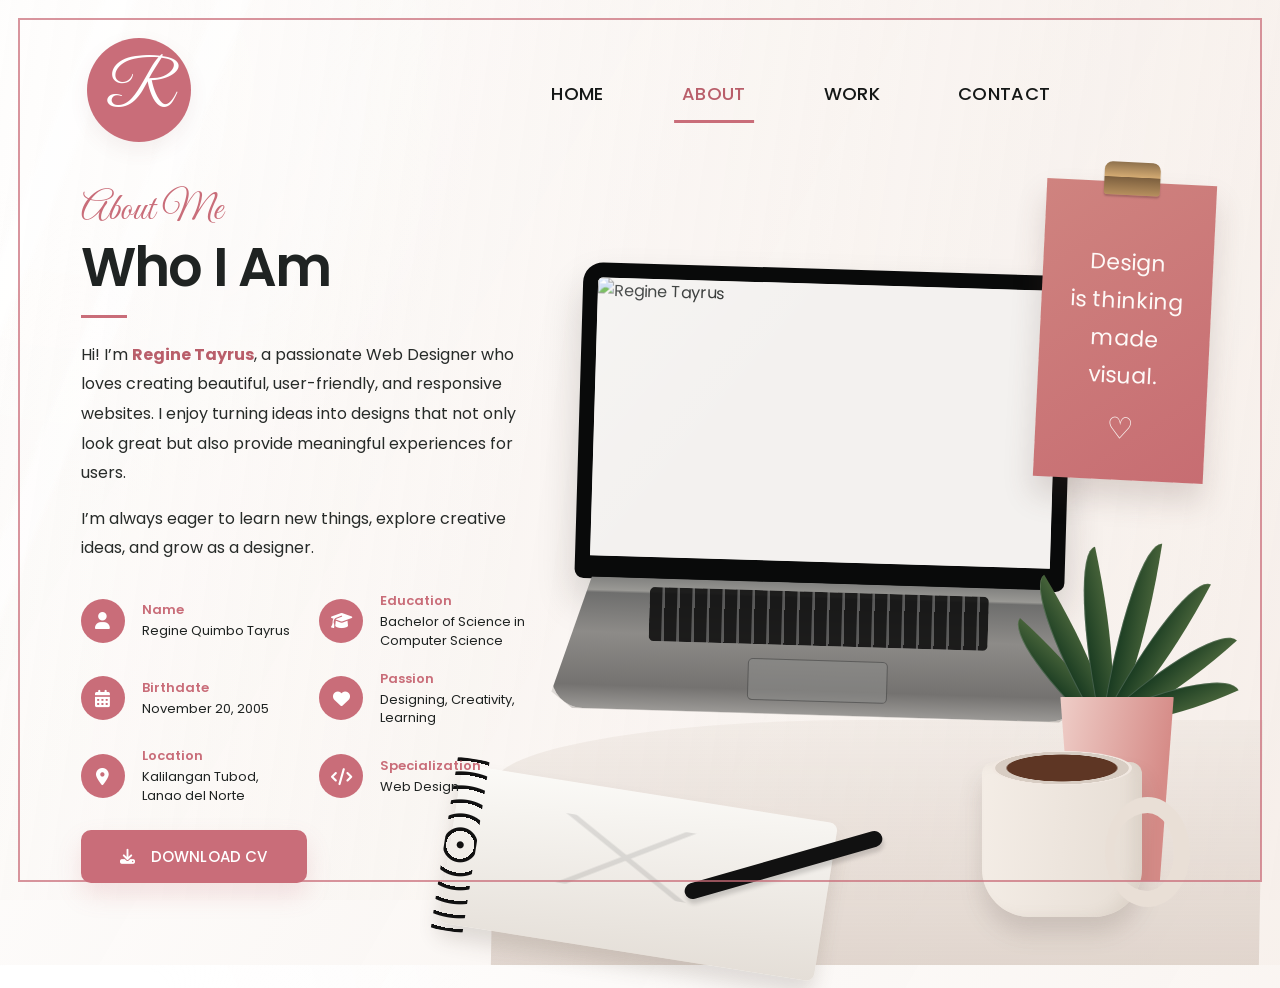
==== about.html @ b235884c "Initial portfolio" ====
<!DOCTYPE html>
<html lang="en">
<head>
  <meta charset="UTF-8">
  <meta name="viewport" content="width=device-width, initial-scale=1.0">
  <title>Regine Tayrus | About</title>
  <link rel="stylesheet" href="style.css">
  <link rel="stylesheet" href="https://cdnjs.cloudflare.com/ajax/libs/font-awesome/6.6.0/css/all.min.css">
</head>
<body class="about-page">
  <div class="page-border" aria-hidden="true"></div>

  <header class="site-header">
    <a class="brand" href="index.html" aria-label="Regine Tayrus home">R</a>
    <nav class="site-nav" aria-label="Main navigation">
      <ul>
        <li><a href="index.html">HOME</a></li>
        <li><a class="active" href="about.html">ABOUT</a></li>
        <li><a href="work.html">WORK</a></li>
        <li><a href="contact.html">CONTACT</a></li>
      </ul>
    </nav>
  </header>

  <main class="page-main">
    <section class="copy-panel">
      <span class="eyebrow">About Me</span>
      <h1 class="section-title">Who I Am</h1>
      <div class="accent-line"></div>

      <p class="body-copy">
        Hi! I’m <strong style="color:var(--rose-dark)">Regine Tayrus</strong>, a passionate Web Designer who loves creating beautiful, user-friendly, and responsive websites. I enjoy turning ideas into designs that not only look great but also provide meaningful experiences for users.
      </p>
      <p class="body-copy">
        I’m always eager to learn new things, explore creative ideas, and grow as a designer.
      </p>

      <div class="info-grid">
        <div class="info-item">
          <div class="info-icon"><i class="fa-solid fa-user"></i></div>
          <div><h4>Name</h4><p>Regine Quimbo Tayrus</p></div>
        </div>
        <div class="info-item">
          <div class="info-icon"><i class="fa-solid fa-graduation-cap"></i></div>
          <div><h4>Education</h4><p>Bachelor of Science in Computer Science</p></div>
        </div>
        <div class="info-item">
          <div class="info-icon"><i class="fa-solid fa-calendar-days"></i></div>
          <div><h4>Birthdate</h4><p>November 20, 2005</p></div>
        </div>
        <div class="info-item">
          <div class="info-icon"><i class="fa-solid fa-heart"></i></div>
          <div><h4>Passion</h4><p>Designing, Creativity, Learning</p></div>
        </div>
        <div class="info-item">
          <div class="info-icon"><i class="fa-solid fa-location-dot"></i></div>
          <div><h4>Location</h4><p>Kalilangan Tubod, Lanao del Norte</p></div>
        </div>
        <div class="info-item">
          <div class="info-icon"><i class="fa-solid fa-code"></i></div>
          <div><h4>Specialization</h4><p>Web Design</p></div>
        </div>
      </div>

      <a class="btn-primary" href="files/regine-tayrus-cv.pdf" download><i class="fa-solid fa-download"></i> DOWNLOAD CV</a>
    </section>

    <section class="scene" aria-label="Workspace illustration">
      <div class="desk-surface"></div>
      <div class="laptop">
        <div class="laptop-screen">
          <img src="c:\Users\ASUS\Pictures\picture\ia.jpg" alt="Regine Tayrus">
        </div>
        <div class="laptop-base"></div>
      </div>
      <div class="note-card">Design<br>is thinking<br>made<br>visual.</div>
      <div class="plant" aria-hidden="true">
        <span class="leaf l1"></span><span class="leaf l2"></span><span class="leaf l3"></span>
        <span class="leaf l4"></span><span class="leaf l5"></span><span class="leaf l6"></span><span class="leaf l7"></span>
        <div class="pot"></div>
      </div>
      <div class="cup" aria-hidden="true"></div>
      <div class="notebook" aria-hidden="true"></div>
      <div class="pen" aria-hidden="true"></div>
    </section>
  </main>
</body>
</html>
---- style.css ----
@import url('https://fonts.googleapis.com/css2?family=Great+Vibes&family=Poppins:wght@300;400;500;600;700&display=swap');

:root{
  --rose:#c96d79;
  --rose-dark:#b95e6a;
  --rose-soft:#d98b91;
  --cream:#f8f4f0;
  --paper:#fffdfb;
  --ink:#1f2322;
  --muted:#555a58;
  --line:rgba(201,109,121,.72);
  --shadow:0 20px 45px rgba(88,64,54,.15);
}

*{
  margin:0;
  padding:0;
  box-sizing:border-box;
}

html{scroll-behavior:smooth;}

body{
  min-height:100vh;
  color:var(--ink);
  background:
    radial-gradient(circle at 6% 10%, rgba(255,255,255,.95) 0 8%, transparent 27%),
    linear-gradient(120deg, rgba(255,255,255,.95), rgba(247,240,235,.92));
  font-family:'Poppins',sans-serif;
  overflow-x:hidden;
}

body::before{
  content:"";
  position:fixed;
  inset:0;
  pointer-events:none;
  z-index:-2;
  background:
    linear-gradient(112deg, transparent 0 6%, rgba(255,255,255,.68) 6.5% 8%, transparent 8.5% 13%, rgba(255,255,255,.5) 13.5% 15%, transparent 15.5% 24%),
    linear-gradient(98deg, rgba(252,249,246,.3), rgba(245,237,232,.54));
}

.page-border{
  position:fixed;
  inset:18px;
  border:2px solid var(--line);
  pointer-events:none;
  z-index:9999;
}

a{color:inherit;}

/* ---------------- HEADER ---------------- */
.site-header{
  width:100%;
  height:165px;
  padding:38px 6.8% 20px;
  display:flex;
  align-items:flex-start;
  justify-content:space-between;
  position:relative;
  z-index:30;
}

.brand{
  width:104px;
  height:104px;
  border-radius:50%;
  display:grid;
  place-items:center;
  background:var(--rose);
  color:#fff;
  font-family:'Great Vibes',cursive;
  font-size:65px;
  font-weight:400;
  line-height:1;
  text-decoration:none;
  box-shadow:0 8px 20px rgba(129,78,75,.08);
}

.site-nav ul{
  list-style:none;
  display:flex;
  align-items:center;
  gap:62px;
  margin-top:42px;
  margin-right:10.5vw;
}

.site-nav a{
  position:relative;
  display:block;
  padding:0 8px 16px;
  text-decoration:none;
  color:#141716;
  font-size:18px;
  font-weight:500;
  letter-spacing:.02em;
}

.site-nav a::after{
  content:"";
  position:absolute;
  left:50%;
  bottom:0;
  width:0;
  height:3px;
  transform:translateX(-50%);
  background:var(--rose);
  transition:.25s ease;
}

.site-nav a:hover,
.site-nav a.active{color:var(--rose-dark);}

.site-nav a:hover::after,
.site-nav a.active::after{width:100%;}

/* ---------------- SHARED LAYOUT ---------------- */
.page-main{
  position:relative;
  min-height:calc(100vh - 165px);
  padding:38px 5.5% 70px;
  display:grid;
  grid-template-columns:minmax(460px, .92fr) minmax(620px, 1.32fr);
  gap:34px;
  align-items:center;
}

.copy-panel{
  position:relative;
  z-index:12;
  max-width:610px;
  padding-left:2.2%;
}

.eyebrow,
.script-title{
  color:var(--rose);
  font-family:'Great Vibes',cursive;
  font-weight:400;
}

.eyebrow{
  display:block;
  font-size:38px;
  margin-bottom:5px;
}

.section-title{
  font-size:54px;
  line-height:1.07;
  font-weight:600;
  letter-spacing:-.03em;
  margin-bottom:18px;
}

.accent-line{
  width:46px;
  height:3px;
  background:var(--rose);
  margin:6px 0 22px;
}

.body-copy{
  max-width:550px;
  color:#272b29;
  font-size:16px;
  line-height:1.85;
}

.btn-primary{
  margin-top:24px;
  min-width:226px;
  padding:15px 25px;
  border:none;
  border-radius:10px;
  background:var(--rose);
  color:#fff;
  display:inline-flex;
  align-items:center;
  justify-content:center;
  gap:16px;
  text-decoration:none;
  font-size:15px;
  font-weight:500;
  letter-spacing:.01em;
  box-shadow:0 12px 25px rgba(201,109,121,.17);
  transition:.25s ease;
}

.btn-primary:hover{
  transform:translateY(-2px);
  background:var(--rose-dark);
}

/* ---------------- DESK / LAPTOP SCENE ---------------- */
.scene{
  position:relative;
  min-height:710px;
  align-self:stretch;
}

.desk-surface{
  position:absolute;
  left:-11%;
  right:-8%;
  bottom:-70px;
  height:34%;
  border-radius:48% 0 0 0 / 26% 0 0 0;
  background:linear-gradient(180deg, rgba(233,225,218,.42), rgba(212,198,188,.66));
  transform:skewX(-1deg);
  z-index:1;
}

.laptop{
  position:absolute;
  left:5%;
  top:15%;
  width:74%;
  z-index:8;
  transform:rotate(1.7deg);
}

.laptop-screen{
  position:relative;
  width:100%;
  aspect-ratio:1.55 / 1;
  border:15px solid #090a0a;
  border-bottom-width:23px;
  border-radius:20px 20px 9px 9px;
  overflow:hidden;
  background:#f2f0ed;
  box-shadow:0 22px 38px rgba(31,27,24,.18);
}

.laptop-screen::after{
  content:"";
  position:absolute;
  inset:0;
  background:linear-gradient(128deg, rgba(255,255,255,.23), transparent 38%);
  pointer-events:none;
}

.laptop-screen img{
  width:100%;
  height:100%;
  object-fit:contain;
  object-position:center bottom;
  display:block;
  background:#f3f1ef;
}

.laptop-base{
  width:108%;
  height:132px;
  margin-left:-4%;
  margin-top:-2px;
  border-radius:4px 4px 32px 32px;
  background:
    linear-gradient(180deg,#81817f 0,#9a9995 10%,#6e6e6d 12%,#8d8b88 42%,#747270 82%,#9b9996 100%);
  clip-path:polygon(7% 0,93% 0,100% 88%,96% 100%,4% 100%,0 88%);
  box-shadow:0 22px 24px rgba(52,45,40,.24);
  position:relative;
}

.laptop-base::before{
  content:"";
  position:absolute;
  left:18%;
  right:18%;
  top:9px;
  height:54px;
  border-radius:5px;
  opacity:.9;
  background:
    repeating-linear-gradient(90deg,#161616 0 12px,#777 13px 15px),
    repeating-linear-gradient(180deg,transparent 0 14px,#222 15px 17px);
  filter:brightness(.72);
}

.laptop-base::after{
  content:"";
  position:absolute;
  width:26%;
  height:40px;
  left:37%;
  bottom:13px;
  border:1px solid rgba(50,50,50,.5);
  border-radius:5px;
  background:rgba(140,140,138,.55);
}

.note-card{
  position:absolute;
  right:0;
  top:8%;
  width:170px;
  min-height:275px;
  padding:62px 23px 24px;
  background:linear-gradient(145deg,#cf837f,#c76d72);
  color:#fef9f7;
  text-align:center;
  font-size:22px;
  line-height:1.72;
  z-index:15;
  transform:rotate(2.8deg);
  box-shadow:0 18px 30px rgba(87,59,54,.18);
}

.note-card::before{
  content:"";
  position:absolute;
  top:-20px;
  left:50%;
  width:56px;
  height:33px;
  transform:translateX(-50%);
  border-radius:8px 8px 3px 3px;
  background:linear-gradient(180deg,#8e714d,#d3aa72 45%,#7d603f 47%,#b68f5e 100%);
  box-shadow:0 2px 2px rgba(0,0,0,.2);
}

.note-card::after{
  content:"♡";
  display:block;
  margin-top:9px;
  font-size:30px;
  color:#f9f0ed;
}

.plant{
  position:absolute;
  right:-1%;
  bottom:2%;
  width:210px;
  height:360px;
  z-index:13;
}

.pot{
  position:absolute;
  left:48px;
  bottom:0;
  width:126px;
  height:184px;
  background:linear-gradient(100deg,#f0d1cb,#d68c88 78%);
  clip-path:polygon(5% 0,95% 0,84% 100%,16% 100%);
  border-radius:8px 8px 22px 22px;
  box-shadow:0 15px 24px rgba(88,58,51,.16);
}

.leaf{
  position:absolute;
  left:95px;
  bottom:154px;
  width:32px;
  height:150px;
  border-radius:100% 0 100% 0;
  background:linear-gradient(90deg,#173920,#466239);
  transform-origin:bottom center;
  box-shadow:inset 1px 0 rgba(255,255,255,.18);
}
.leaf.l1{transform:rotate(-48deg); height:145px;}
.leaf.l2{transform:rotate(-31deg); height:168px;}
.leaf.l3{transform:rotate(-12deg); height:181px;}
.leaf.l4{transform:rotate(9deg); height:188px;}
.leaf.l5{transform:rotate(28deg); height:170px;}
.leaf.l6{transform:rotate(48deg); height:147px;}
.leaf.l7{transform:rotate(66deg); height:126px;}

.cup{
  position:absolute;
  right:10.5%;
  bottom:-3%;
  width:160px;
  height:155px;
  z-index:17;
  border-radius:12px 12px 48px 48px;
  background:linear-gradient(95deg,#f4ede6,#e6ddd4);
  box-shadow:0 16px 23px rgba(71,57,48,.16), inset -10px 0 13px rgba(150,130,118,.12);
}

.cup::before{
  content:"";
  position:absolute;
  left:10px;
  top:-11px;
  width:140px;
  height:34px;
  border-radius:50%;
  background:radial-gradient(ellipse at center,#5e3624 0 55%,#d8cdc3 57% 67%,#f1e8e1 68%);
}

.cup::after{
  content:"";
  position:absolute;
  right:-48px;
  top:35px;
  width:60px;
  height:78px;
  border:16px solid #e9dfd6;
  border-left:9px solid #e9dfd6;
  border-radius:50%;
  background:transparent;
}

.notebook{
  position:absolute;
  left:-18%;
  bottom:-8%;
  width:380px;
  height:160px;
  z-index:10;
  background:linear-gradient(175deg,#fbfaf7,#e4ded7);
  border-radius:8px;
  transform:rotate(9deg);
  box-shadow:0 14px 20px rgba(72,60,52,.16);
}

.notebook::before{
  content:"";
  position:absolute;
  left:-6px;
  top:-7px;
  bottom:-7px;
  width:32px;
  background:repeating-radial-gradient(circle at center,#111 0 3px,transparent 4px 14px);
}

.notebook::after{
  content:"";
  position:absolute;
  left:76px;
  top:32px;
  width:220px;
  height:70px;
  opacity:.18;
  background:
    linear-gradient(150deg,transparent 45%,#6e6e6e 46% 48%,transparent 49%),
    linear-gradient(30deg,transparent 45%,#6e6e6e 46% 48%,transparent 49%);
}

.pen{
  position:absolute;
  left:18%;
  bottom:3%;
  width:205px;
  height:16px;
  border-radius:12px;
  background:#111;
  transform:rotate(-16deg);
  z-index:19;
  box-shadow:0 5px 4px rgba(0,0,0,.16);
}

/* ---------------- HOME ---------------- */
.home-page .copy-panel{padding-top:10px;}
.home-hello{
  font-size:42px;
  line-height:1.1;
  font-weight:500;
}
.home-name{
  margin:6px 0 5px;
  color:var(--rose);
  font-family:'Great Vibes',cursive;
  font-size:85px;
  font-weight:400;
  line-height:1.05;
}
.name-line{
  width:42px;
  height:3px;
  background:var(--rose);
  margin:10px 0 22px;
}
.home-role{
  font-size:42px;
  font-weight:600;
  line-height:1.15;
  margin-bottom:18px;
}
.home-page .body-copy{font-size:17px; max-width:515px;}
.home-page .laptop{top:11%; left:1%; width:78%;}
.home-page .note-card{top:3%;}
.home-page .plant{bottom:1%;}

/* ---------------- ABOUT ---------------- */
.about-page .page-main{align-items:center; padding-top:10px;}
.about-page .scene{min-height:720px;}
.about-page .laptop{top:13%; left:2%; width:76%;}
.about-page .note-card{top:1%;}
.about-page .body-copy + .body-copy{margin-top:16px;}

.info-grid{
  display:grid;
  grid-template-columns:repeat(2,minmax(0,1fr));
  gap:18px 28px;
  margin-top:28px;
}

.info-item{
  display:grid;
  grid-template-columns:48px 1fr;
  align-items:center;
  gap:13px;
  min-height:56px;
}

.info-icon{
  width:44px;
  height:44px;
  display:grid;
  place-items:center;
  border-radius:50%;
  color:#fff;
  background:var(--rose);
  font-size:17px;
}

.info-item h4{
  color:var(--rose);
  font-size:13px;
  font-weight:600;
  margin-bottom:2px;
}
.info-item p{
  color:#1f2322;
  font-size:13px;
  line-height:1.45;
}

/* ---------------- WORK ---------------- */
.work-page .page-main{
  grid-template-columns:minmax(760px,1.25fr) minmax(500px,.9fr);
  gap:20px;
  align-items:start;
  padding-top:15px;
}

.work-page .copy-panel{max-width:830px; padding-left:1%;}
.work-page .section-title{font-size:54px; margin-bottom:10px;}
.work-page .section-title .script-title{
  display:block;
  margin-top:-2px;
  font-size:73px;
  line-height:.94;
}
.work-page .body-copy{max-width:650px; line-height:1.6;}
.work-page .scene{min-height:700px; margin-top:28px;}
.work-page .laptop{left:0; top:16%; width:78%;}
.work-page .note-card{top:2%; right:-2%;}
.work-page .cup{right:7%; bottom:1%;}
.work-page .plant{right:-4%;}
.work-page .notebook{display:none;}

.project-grid{
  display:grid;
  grid-template-columns:repeat(3,minmax(0,1fr));
  gap:16px;
  margin-top:28px;
}

.project-card{
  min-width:0;
  overflow:hidden;
  background:rgba(255,255,255,.76);
  border:1px solid rgba(205,181,172,.45);
  border-radius:12px;
  box-shadow:0 12px 28px rgba(94,70,60,.09);
  backdrop-filter:blur(3px);
}

.project-media{
  height:205px;
  background:#e8ded7;
  overflow:hidden;
  display:grid;
  place-items:center;
}

.project-media img{
  width:100%;
  height:100%;
  object-fit:cover;
  display:block;
}

.github-cover{
  background:linear-gradient(145deg,#f2e8e3,#d4beb4);
  color:#2a2523;
  font-size:66px;
}

.project-body{padding:13px 14px 15px;}
.project-body h3{font-size:16px; font-weight:600; margin-bottom:6px;}
.project-body p{font-size:11.5px; line-height:1.55; color:#4f514f; min-height:54px;}
.project-link{
  display:inline-flex;
  align-items:center;
  gap:10px;
  margin-top:9px;
  color:var(--rose-dark);
  font-size:11.5px;
  font-weight:600;
  text-decoration:none;
}
.work-page .btn-primary{margin-top:26px;}
.work-tagline{
  margin-top:17px;
  text-align:right;
  color:var(--rose);
  font-family:'Great Vibes',cursive;
  font-size:25px;
}

/* ---------------- CONTACT ---------------- */
.contact-page .page-main{
  grid-template-columns:minmax(520px,.82fr) minmax(650px,1.25fr);
  gap:16px;
  align-items:start;
  padding-top:2px;
  padding-bottom:135px;
}
.contact-page .copy-panel{max-width:560px; padding-left:1.5%;}
.contact-page .scene{min-height:710px; margin-top:10px;}
.contact-page .laptop{top:9%; left:-2%; width:79%;}
.contact-page .note-card{top:-1%;}
.contact-page .notebook{left:-25%; bottom:-2%; transform:rotate(8deg);}
.contact-page .pen{left:14%; bottom:6%;}
.contact-page .cup{right:8%; bottom:3%;}

.social-list{
  display:flex;
  flex-direction:column;
  gap:8px;
  margin-top:22px;
}
.social-row{
  min-height:50px;
  display:grid;
  grid-template-columns:42px 160px 1fr;
  align-items:center;
  padding:6px 12px;
  text-decoration:none;
  background:rgba(255,255,255,.47);
  border-radius:8px;
  box-shadow:0 6px 14px rgba(89,64,58,.04);
  transition:.2s ease;
}
.social-row:hover{transform:translateX(4px); background:rgba(255,255,255,.72);}
.social-icon{
  width:36px;
  height:36px;
  border-radius:50%;
  display:grid;
  place-items:center;
  color:#fff;
  background:var(--rose);
  font-size:16px;
}
.social-label{color:var(--rose-dark); font-weight:500; font-size:14px;}
.social-value{font-size:13px; color:#333735; overflow-wrap:anywhere;}
.thanks{
  margin-top:20px;
  color:var(--rose);
  font-family:'Great Vibes',cursive;
  font-size:34px;
  font-weight:400;
}

.message-strip{
  position:absolute;
  left:5.6%;
  right:28%;
  bottom:30px;
  z-index:40;
  min-height:105px;
  padding:17px 24px;
  display:flex;
  align-items:center;
  justify-content:space-between;
  gap:30px;
  background:rgba(255,255,255,.75);
  border:1px solid rgba(235,219,210,.75);
  border-radius:18px;
  box-shadow:0 13px 30px rgba(91,67,58,.08);
  backdrop-filter:blur(7px);
}
.message-copy{display:flex; align-items:center; gap:20px;}
.message-icon{
  width:64px;
  height:64px;
  border-radius:50%;
  display:grid;
  place-items:center;
  flex:0 0 auto;
  background:var(--rose);
  color:#fff;
  font-size:26px;
}
.message-copy h3{font-size:18px; color:var(--rose-dark); margin-bottom:5px;}
.message-copy p{font-size:13px; line-height:1.5; color:#343735;}
.message-strip .btn-primary{margin-top:0; min-width:195px; padding:14px 21px;}

/* ---------------- RESPONSIVE ---------------- */
@media (max-width:1250px){
  .site-nav ul{margin-right:2vw; gap:35px;}
  .page-main,
  .work-page .page-main,
  .contact-page .page-main{
    grid-template-columns:1fr 1fr;
  }
  .scene{transform:scale(.9); transform-origin:center center; margin-left:-5%; margin-right:-5%;}
  .project-grid{grid-template-columns:repeat(2,1fr);}
  .project-card:first-child{grid-column:1 / -1;}
}

@media (max-width:980px){
  .page-border{inset:9px;}
  .site-header{
    height:auto;
    padding:28px 6% 15px;
    align-items:center;
  }
  .brand{width:78px; height:78px; font-size:50px;}
  .site-nav ul{margin:0; gap:18px;}
  .site-nav a{font-size:14px; padding:8px 3px 12px;}
  .page-main,
  .work-page .page-main,
  .contact-page .page-main{
    min-height:auto;
    grid-template-columns:1fr;
    padding:36px 7% 60px;
  }
  .copy-panel,
  .work-page .copy-panel,
  .contact-page .copy-panel{max-width:none; padding-left:0;}
  .scene{
    min-height:620px !important;
    transform:none;
    margin:0;
    overflow:hidden;
  }
  .laptop{left:6% !important; width:74% !important;}
  .note-card{right:2% !important;}
  .plant{right:0 !important; transform:scale(.85); transform-origin:bottom right;}
  .cup{right:12% !important; transform:scale(.88); transform-origin:bottom right;}
  .notebook{left:0 !important; transform:scale(.85) rotate(8deg); transform-origin:bottom left;}
  .project-grid{grid-template-columns:repeat(3,1fr);}
  .project-card:first-child{grid-column:auto;}
  .message-strip{
    position:relative;
    left:auto; right:auto; bottom:auto;
    margin:10px 7% 55px;
  }
  .contact-page .page-main{padding-bottom:25px;}
}

@media (max-width:720px){
  .site-header{flex-direction:column; gap:18px;}
  .site-nav{width:100%; overflow-x:auto;}
  .site-nav ul{justify-content:center; min-width:420px;}
  .page-main,
  .work-page .page-main,
  .contact-page .page-main{padding:22px 8% 45px;}
  .home-hello{font-size:32px;}
  .home-name{font-size:64px;}
  .home-role{font-size:34px;}
  .section-title,
  .work-page .section-title{font-size:44px;}
  .work-page .section-title .script-title{font-size:58px;}
  .info-grid{grid-template-columns:1fr;}
  .project-grid{grid-template-columns:1fr;}
  .project-card:first-child{grid-column:auto;}
  .project-media{height:220px;}
  .social-row{grid-template-columns:40px 112px 1fr; padding:6px 6px;}
  .social-label{font-size:12px;}
  .social-value{font-size:11px;}
  .message-strip{margin:8px 8% 42px; flex-direction:column; align-items:stretch;}
  .message-strip .btn-primary{width:100%;}
  .scene{min-height:510px !important; margin-top:8px;}
  .laptop{top:19% !important; left:0 !important; width:79% !important;}
  .note-card{width:125px; min-height:210px; padding:45px 15px 16px; font-size:16px;}
  .plant{transform:scale(.62);}
  .cup{transform:scale(.62); right:2% !important;}
  .notebook{transform:scale(.62) rotate(8deg); left:-18% !important;}
  .pen{transform:scale(.7) rotate(-16deg); left:10% !important;}
}
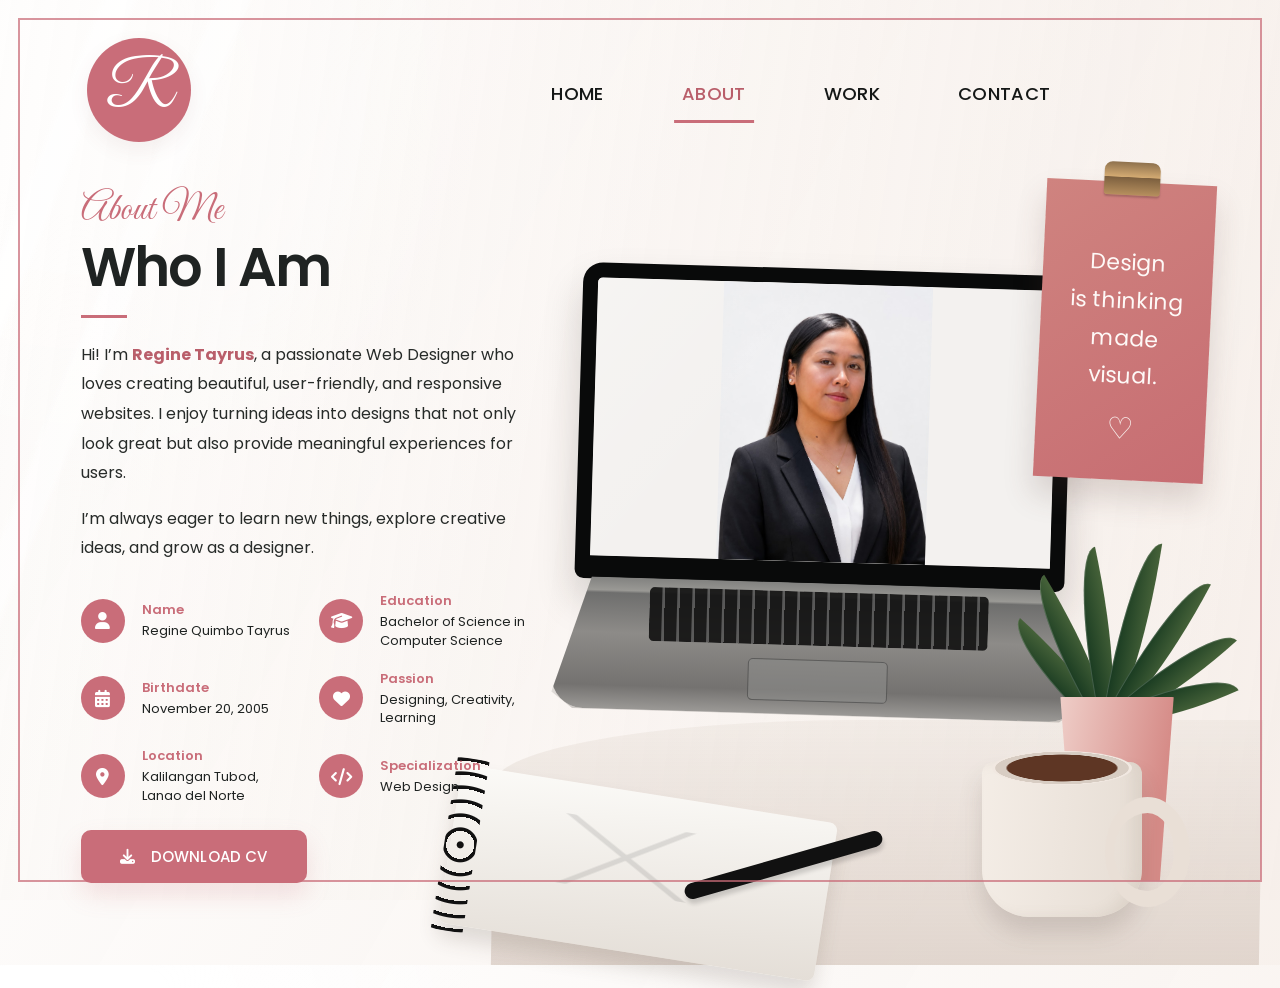
==== commit adaebf6d: "Update profile image on all pages" ====
--- a/about.html
+++ b/about.html
@@ -69,7 +69,7 @@
       <div class="desk-surface"></div>
       <div class="laptop">
         <div class="laptop-screen">
-          <img src="c:\Users\ASUS\Pictures\picture\ia.jpg" alt="Regine Tayrus">
+          <img src="image/ia.jpg" alt="Regine Tayrus">
         </div>
         <div class="laptop-base"></div>
       </div>
